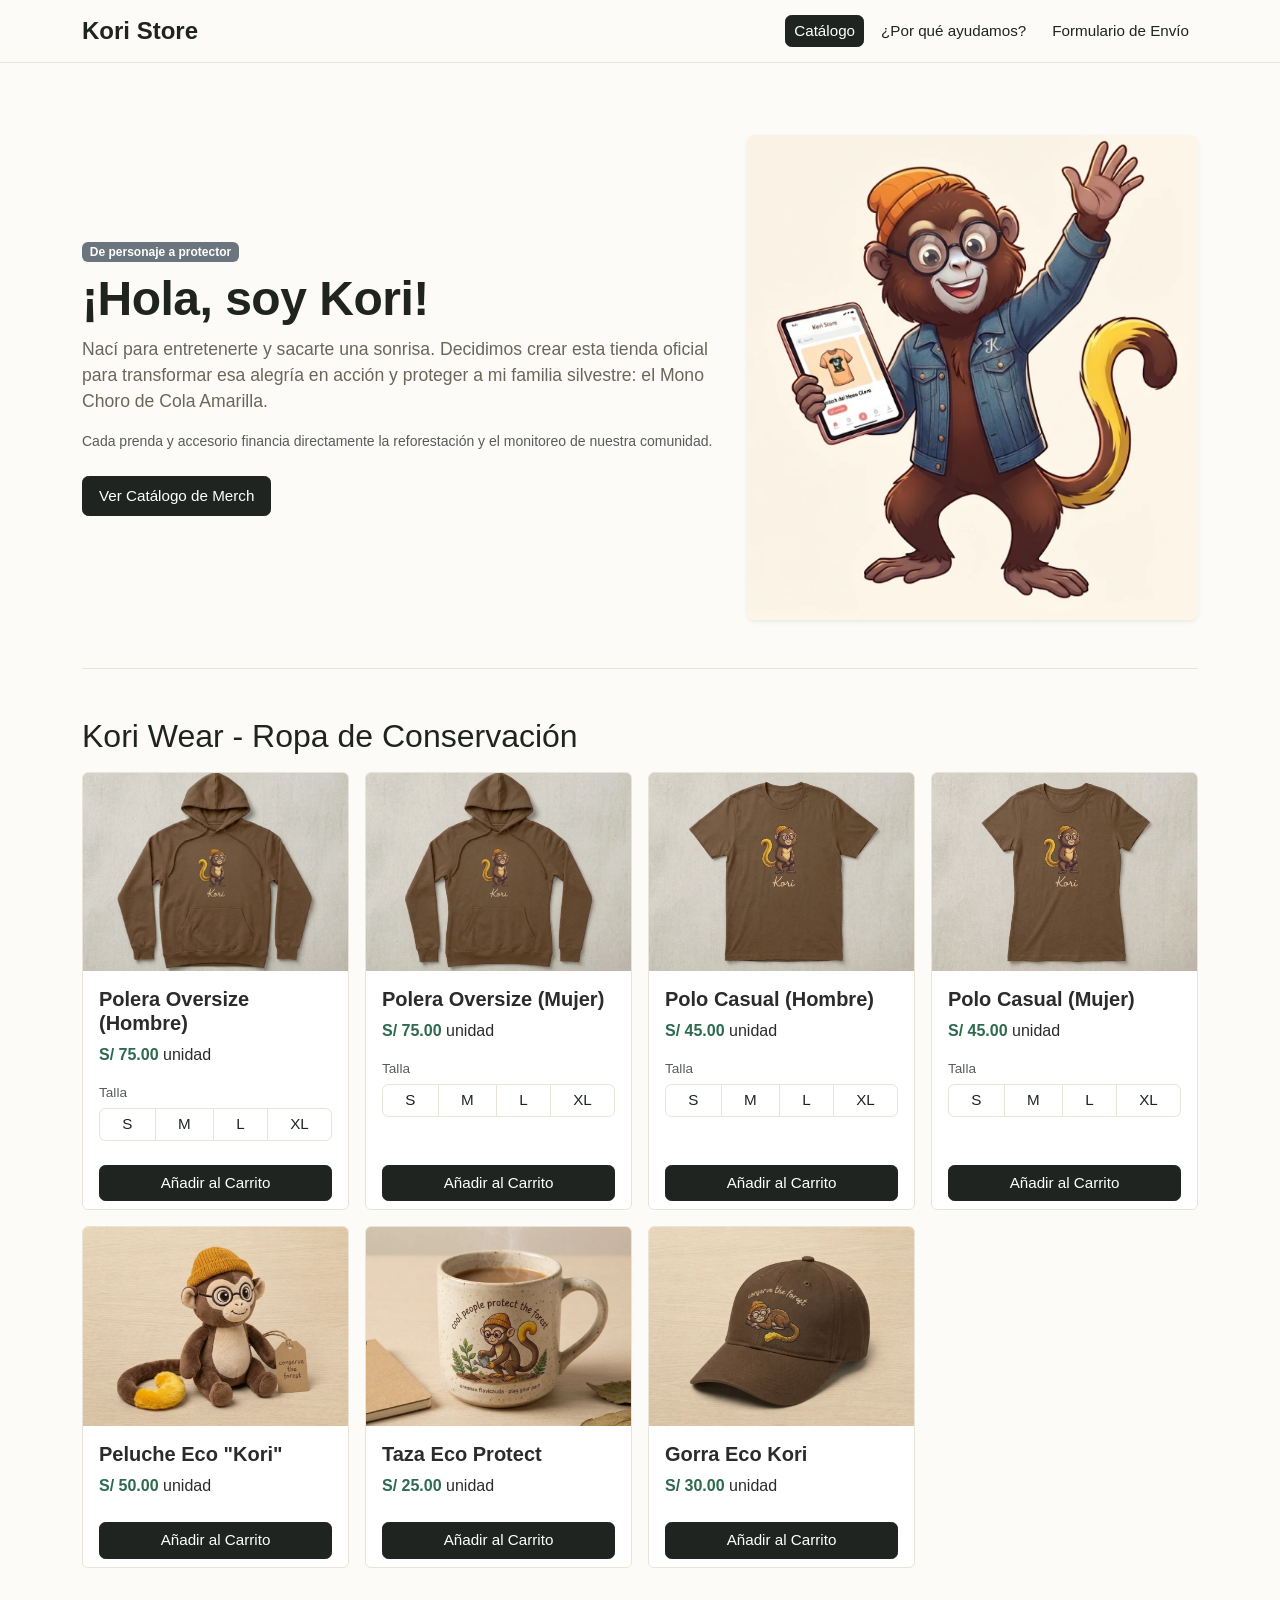
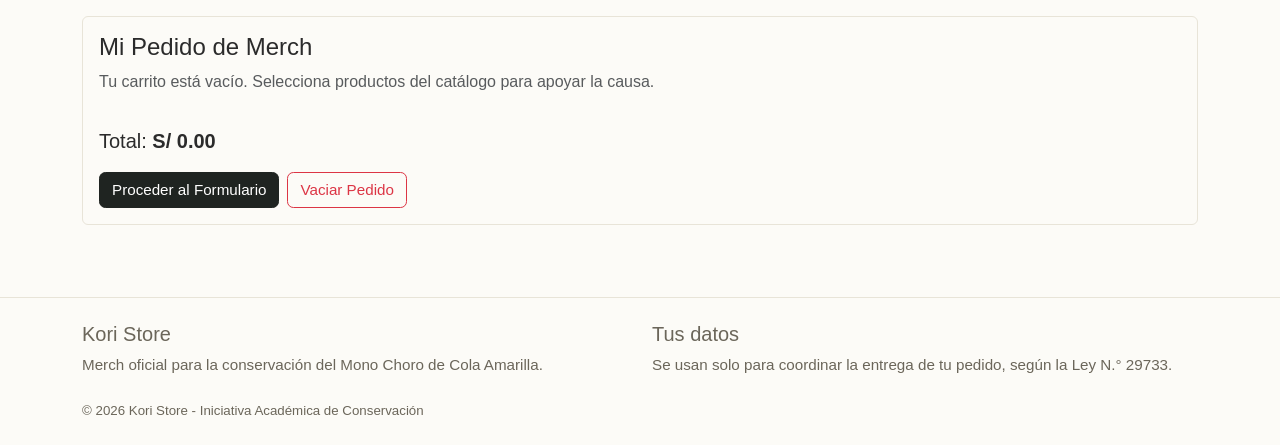
==== index.html @ 67da4639 "carpetas" ====
<!DOCTYPE html>
<html lang="es">
<head>
  <meta charset="UTF-8">
  <meta name="viewport" content="width=device-width, initial-scale=1">
  <!-- 1. Estilos de Bootstrap 5.3.8 -->
  <link rel="stylesheet"
    href="https://cdn.jsdelivr.net/npm/bootstrap@5.3.8/dist/css/bootstrap.min.css"
    integrity="sha384-sRIl4kxILFvY47J16cr9ZwB07vP4J8+LH7qKQnuqkuIAvNWLzeN8tE5YBujZqJLB"
    crossorigin="anonymous">
  <!-- 2. Estilos propios de la marca, siempre después -->
  <link rel="stylesheet" href="STYLE/marca.css">
  <!-- 3. JavaScript de Bootstrap y el propio -->
  <script
    src="https://cdn.jsdelivr.net/npm/bootstrap@5.3.8/dist/js/bootstrap.bundle.min.js"
    integrity="sha384-FKyoEForCGlyvwx9Hj09JcYn3nv7wiPVlz7YYwJrWVcXK/BmnVDxM+D2scQbITxI"
    crossorigin="anonymous" defer></script>
  <script src="JSS/pedidos.js" defer></script>
  <script src="JSS/vaciar.js" defer></script>
  <script src="JSS/imagenes.js" defer></script>
</head>
<body>

  <!-- Barra de navegación -->
  <nav class="navbar navbar-expand-md navbar-light border-bottom">
    <div class="container">
      <a class="navbar-brand fw-bold fs-4" href="index.html">Kori Store</a>
      <button class="navbar-toggler" type="button"
              data-bs-toggle="collapse" data-bs-target="#menu"
              aria-controls="menu" aria-expanded="false" aria-label="Abrir menú">
        <span class="navbar-toggler-icon"></span>
      </button>
      <div class="collapse navbar-collapse" id="menu">
        <ul class="navbar-nav ms-auto gap-2 py-2 py-md-0 align-items-md-center">
          <li class="nav-item"><a class="btn btn-marca btn-sm" aria-current="page" href="index.html">Catálogo</a></li>
          <li class="nav-item"><a class="btn btn-ghost btn-sm" href="impacto.html">¿Por qué ayudamos?</a></li>
          <li class="nav-item"><a class="btn btn-ghost btn-sm" href="pedidos.html">Formulario de Envío</a></li>
        </ul>
      </div>
    </div>
  </nav>

  <main class="container py-4">

    <!-- Portada Rediseñada: Historia de Kori y su Merch -->
    <section class="py-4 py-md-5 mb-5 border-bottom hero">
      <div class="row align-items-center g-4">
        <div class="col-md-7">
          <span class="badge bg-secondary mb-2">De personaje a protector</span>
          <h1 class="display-5 fw-semibold">¡Hola, soy Kori!</h1>
          <p class="lead">Nací para entretenerte y sacarte una sonrisa. Decidimos crear esta tienda oficial para transformar esa alegría en acción y proteger a mi familia silvestre:  <strong> el Mono Choro de Cola Amarilla</strong>.</p>
          <p class="text-body-secondary small mb-4">Cada prenda y accesorio financia directamente la reforestación y el monitoreo de nuestra comunidad.</p>
          <a class="btn btn-marca btn-lg" href="#productos">Ver Catálogo de Merch</a>
        </div>
        <div class="col-md-5 text-center">
          <img src="IMG/KORI1.png" class="img-fluid rounded-3 shadow-sm"
               alt="Kori, la cría de mono choro de cola amarilla">
        </div>
      </div>
    </section>

    <!-- Catálogo de Merch -->
    <section id="productos" class="mb-5" aria-labelledby="titulo-catalogo">
      <h2 id="titulo-catalogo" class="mb-3">Kori Wear - Ropa de Conservación</h2>
      <div class="catalogo row row-cols-1 row-cols-sm-2 row-cols-lg-4 g-3">

        <!-- Producto 1: Polera Hombre -->
        <div class="col">
          <article class="producto card h-100"
                   data-nombre="Polera Oversize Hombre Kori" data-precio="75.00">
            <img src="IMG/POLERA HOMBRE.png" class="card-img-top"
                 alt="Polera oversize para hombre con ilustración del mono choro">
            <div class="card-body">
              <h3 class="card-title h5">Polera Oversize (Hombre)</h3>
              <p class="card-text"><span class="precio">S/ 75.00</span> unidad</p>
              <fieldset class="tallas mt-3">
                <legend class="small text-body-secondary mb-1">Talla</legend>
                <div class="btn-group w-100" role="group" aria-label="Elige tu talla">
                  <input type="radio" class="btn-check" name="talla-polera-hombre" id="polera-hombre-S" value="S" autocomplete="off">
                  <label class="btn btn-talla btn-sm" for="polera-hombre-S">S</label>
                  <input type="radio" class="btn-check" name="talla-polera-hombre" id="polera-hombre-M" value="M" autocomplete="off">
                  <label class="btn btn-talla btn-sm" for="polera-hombre-M">M</label>
                  <input type="radio" class="btn-check" name="talla-polera-hombre" id="polera-hombre-L" value="L" autocomplete="off">
                  <label class="btn btn-talla btn-sm" for="polera-hombre-L">L</label>
                  <input type="radio" class="btn-check" name="talla-polera-hombre" id="polera-hombre-XL" value="XL" autocomplete="off">
                  <label class="btn btn-talla btn-sm" for="polera-hombre-XL">XL</label>
                </div>
                <span class="error-msg error-talla" aria-live="polite"></span>
              </fieldset>
            </div>
            <div class="card-footer bg-transparent border-0">
              <button type="button" class="btn btn-marca w-100 btn-anadir">Añadir al Carrito</button>
            </div>
          </article>
        </div>

        <!-- Producto 2: Polera Mujer -->
        <div class="col">
          <article class="producto card h-100"
                   data-nombre="Polera Oversize Mujer Kori" data-precio="75.00">
            <img src="IMG/POLERA MUJER.png" class="card-img-top"
                 alt="Polera oversize para mujer con ilustración del mono choro">
            <div class="card-body">
              <h3 class="card-title h5">Polera Oversize (Mujer)</h3>
              <p class="card-text"><span class="precio">S/ 75.00</span> unidad</p>
              <fieldset class="tallas mt-3">
                <legend class="small text-body-secondary mb-1">Talla</legend>
                <div class="btn-group w-100" role="group" aria-label="Elige tu talla">
                  <input type="radio" class="btn-check" name="talla-polera-mujer" id="polera-mujer-S" value="S" autocomplete="off">
                  <label class="btn btn-talla btn-sm" for="polera-mujer-S">S</label>
                  <input type="radio" class="btn-check" name="talla-polera-mujer" id="polera-mujer-M" value="M" autocomplete="off">
                  <label class="btn btn-talla btn-sm" for="polera-mujer-M">M</label>
                  <input type="radio" class="btn-check" name="talla-polera-mujer" id="polera-mujer-L" value="L" autocomplete="off">
                  <label class="btn btn-talla btn-sm" for="polera-mujer-L">L</label>
                  <input type="radio" class="btn-check" name="talla-polera-mujer" id="polera-mujer-XL" value="XL" autocomplete="off">
                  <label class="btn btn-talla btn-sm" for="polera-mujer-XL">XL</label>
                </div>
                <span class="error-msg error-talla" aria-live="polite"></span>
              </fieldset>
            </div>
            <div class="card-footer bg-transparent border-0">
              <button type="button" class="btn btn-marca w-100 btn-anadir">Añadir al Carrito</button>
            </div>
          </article>
        </div>

        <!-- Producto 3: Polo Hombre -->
        <div class="col">
          <article class="producto card h-100"
                   data-nombre="Polo Casual Hombre Kori" data-precio="45.00">
            <img src="IMG/POLO HOMBRE.png" class="card-img-top"
                 alt="Polo de algodón para hombre">
            <div class="card-body">
              <h3 class="card-title h5">Polo Casual (Hombre)</h3>
              <p class="card-text"><span class="precio">S/ 45.00</span> unidad</p>
              <fieldset class="tallas mt-3">
                <legend class="small text-body-secondary mb-1">Talla</legend>
                <div class="btn-group w-100" role="group" aria-label="Elige tu talla">
                  <input type="radio" class="btn-check" name="talla-polo-hombre" id="polo-hombre-S" value="S" autocomplete="off">
                  <label class="btn btn-talla btn-sm" for="polo-hombre-S">S</label>
                  <input type="radio" class="btn-check" name="talla-polo-hombre" id="polo-hombre-M" value="M" autocomplete="off">
                  <label class="btn btn-talla btn-sm" for="polo-hombre-M">M</label>
                  <input type="radio" class="btn-check" name="talla-polo-hombre" id="polo-hombre-L" value="L" autocomplete="off">
                  <label class="btn btn-talla btn-sm" for="polo-hombre-L">L</label>
                  <input type="radio" class="btn-check" name="talla-polo-hombre" id="polo-hombre-XL" value="XL" autocomplete="off">
                  <label class="btn btn-talla btn-sm" for="polo-hombre-XL">XL</label>
                </div>
                <span class="error-msg error-talla" aria-live="polite"></span>
              </fieldset>
            </div>
            <div class="card-footer bg-transparent border-0">
              <button type="button" class="btn btn-marca w-100 btn-anadir">Añadir al Carrito</button>
            </div>
          </article>
        </div>

        <!-- Producto 4: Polo Mujer -->
        <div class="col">
          <article class="producto card h-100"
                   data-nombre="Polo Casual Mujer Kori" data-precio="45.00">
            <img src="IMG/POLO MUJER.png" class="card-img-top"
                 alt="Polo de algodón para mujer">
            <div class="card-body">
              <h3 class="card-title h5">Polo Casual (Mujer)</h3>
              <p class="card-text"><span class="precio">S/ 45.00</span> unidad</p>
              <fieldset class="tallas mt-3">
                <legend class="small text-body-secondary mb-1">Talla</legend>
                <div class="btn-group w-100" role="group" aria-label="Elige tu talla">
                  <input type="radio" class="btn-check" name="talla-polo-mujer" id="polo-mujer-S" value="S" autocomplete="off">
                  <label class="btn btn-talla btn-sm" for="polo-mujer-S">S</label>
                  <input type="radio" class="btn-check" name="talla-polo-mujer" id="polo-mujer-M" value="M" autocomplete="off">
                  <label class="btn btn-talla btn-sm" for="polo-mujer-M">M</label>
                  <input type="radio" class="btn-check" name="talla-polo-mujer" id="polo-mujer-L" value="L" autocomplete="off">
                  <label class="btn btn-talla btn-sm" for="polo-mujer-L">L</label>
                  <input type="radio" class="btn-check" name="talla-polo-mujer" id="polo-mujer-XL" value="XL" autocomplete="off">
                  <label class="btn btn-talla btn-sm" for="polo-mujer-XL">XL</label>
                </div>
                <span class="error-msg error-talla" aria-live="polite"></span>
              </fieldset>
            </div>
            <div class="card-footer bg-transparent border-0">
              <button type="button" class="btn btn-marca w-100 btn-anadir">Añadir al Carrito</button>
            </div>
          </article>
        </div>

        <!-- Producto 5: Peluche Eco -->
        <div class="col">
          <article class="producto card h-100"
                   data-nombre="Peluche Eco Kori" data-precio="50.00">
            <img src="IMG/PELUCHE.png" class="card-img-top"
                 alt="Peluche artesanal del mono choro">
            <div class="card-body">
              <h3 class="card-title h5">Peluche Eco "Kori"</h3>
              <p class="card-text"><span class="precio">S/ 50.00</span> unidad</p>
            </div>
            <div class="card-footer bg-transparent border-0">
              <button type="button" class="btn btn-marca w-100 btn-anadir">Añadir al Carrito</button>
            </div>
          </article>
        </div>

        <!-- Producto 6: Taza Eco Protect -->
        <div class="col">
          <article class="producto card h-100"
                   data-nombre="Taza Eco Protect" data-precio="25.00">
            <img src="IMG/TAZA.png" class="card-img-top"
                 alt="Taza de cerámica ecológica con un mono regando una planta">
            <div class="card-body">
              <h3 class="card-title h5">Taza Eco Protect</h3>
              <p class="card-text"><span class="precio">S/ 25.00</span> unidad</p>
            </div>
            <div class="card-footer bg-transparent border-0">
              <button type="button" class="btn btn-marca w-100 btn-anadir">Añadir al Carrito</button>
            </div>
          </article>
        </div>

        <!-- Producto 7: Gorra Kori -->
        <div class="col">
          <article class="producto card h-100"
                   data-nombre="Gorra Kori" data-precio="30.00">
            <img src="IMG/GORRA.png" class="card-img-top"
                 alt="Gorra con diseño sostenible">
            <div class="card-body">
              <h3 class="card-title h5">Gorra Eco Kori</h3>
              <p class="card-text"><span class="precio">S/ 30.00</span> unidad</p>
            </div>
            <div class="card-footer bg-transparent border-0">
              <button type="button" class="btn btn-marca w-100 btn-anadir">Añadir al Carrito</button>
            </div>
          </article>
        </div>

      </div>
    </section>

    <!-- Carrito de Compras -->
    <section id="mi-pedido" class="card p-3" aria-labelledby="titulo-pedido">
      <h2 id="titulo-pedido" class="h4" tabindex="-1">Mi Pedido de Merch</h2>
      <p id="pedido-vacio" class="text-body-secondary">
        Tu carrito está vacío. Selecciona productos del catálogo para apoyar la causa.</p>
      <ul id="lista-pedido" class="list-unstyled mb-3"></ul>
      <p class="fs-5 total">Total: <strong id="total">S/ 0.00</strong></p>
      <div class="d-flex flex-wrap gap-2">
        <a href="pedidos.html" class="btn btn-marca">Proceder al Formulario</a>
        <button type="button" class="btn btn-outline-danger"
                data-bs-toggle="modal" data-bs-target="#modalVaciar">Vaciar Pedido</button>
      </div>
      <p id="aviso" class="visually-hidden" role="status"></p>
    </section>
  </main>

  <!-- Modal de confirmación para vaciar el pedido -->
  <div class="modal fade" id="modalVaciar" tabindex="-1"
       aria-labelledby="modalVaciarTitulo" aria-hidden="true">
    <div class="modal-dialog modal-dialog-centered">
      <div class="modal-content">
        <div class="modal-header">
          <h2 class="modal-title fs-5" id="modalVaciarTitulo">¿Vaciar tu pedido?</h2>
          <button type="button" class="btn-close" data-bs-dismiss="modal"
                  aria-label="Cerrar"></button>
        </div>
        <div class="modal-body">
          Se quitarán todos los productos. Esta acción no se puede deshacer.
        </div>
        <div class="modal-footer">
          <button type="button" class="btn btn-outline-secondary"
                  data-bs-dismiss="modal">Cancelar</button>
          <button type="button" class="btn btn-danger" id="confirmarVaciar"
                  data-bs-dismiss="modal">Sí, vaciar</button>
        </div>
      </div>
    </div>
  </div>

  <!-- Pie de página en tres columnas -->
  <footer class="border-top py-4 mt-5">
    <div class="container">
      <div class="row g-4">
        <div class="col-md-6">
          <h2 class="h5">Kori Store</h2>
          <p class="texto-suave mb-0">Merch oficial para la conservación del Mono Choro de Cola Amarilla.</p>
        </div>
        <div class="col-md-6">
          <h2 class="h5">Tus datos</h2>
          <p class="texto-suave mb-0">Se usan solo para coordinar la entrega de tu pedido, según la Ley N.° 29733.</p>
        </div>
      </div>
      <p class="texto-suave small mt-4 mb-0">&copy; 2026 Kori Store - Iniciativa Académica de Conservación</p>
    </div>
  </footer>

</body>
</html>
---- STYLE/marca.css ----
/* ==========================================
   KORI STORE - marca.css  (versión minimalista)
   Se carga DESPUÉS de Bootstrap y solo cambia sus variables --bs-*.
   Una sola paleta: tinta oscura + verde de acento sobre crema.
   ========================================== */

/* ===== 1. Paleta ===== */
:root {
  --tinta: #1f2421;
  --verde: #2d6a4f;
  --muted: #6b665a;            /* 5.4:1 sobre crema */
  --linea: #e8e4d8;
  --hover: #efece1;
  --bs-body-bg: #fcfbf7;
  --bs-body-color: #2b2b2b;
  --bs-body-font-family: 'Segoe UI', Tahoma, Geneva, Verdana, sans-serif;
  --bs-border-color: var(--linea);
  --bs-link-color: var(--verde);
  --bs-link-hover-color: var(--tinta);
}

h1, h2, h3, h4, h5 { color: var(--tinta); }

/* ===== 2. Botones: planos, de bordes suaves ===== */
.btn {
  --bs-btn-border-radius: 0.4rem;
  --bs-btn-font-weight: 500;
  --bs-btn-font-size: 0.95rem;
  box-shadow: none;
}

/* Principal: tinta sólida, hover verde */
.btn-marca {
  --bs-btn-color: #ffffff;
  --bs-btn-bg: var(--tinta);
  --bs-btn-border-color: var(--tinta);
  --bs-btn-hover-color: #ffffff;
  --bs-btn-hover-bg: var(--verde);
  --bs-btn-hover-border-color: var(--verde);
  --bs-btn-active-color: #ffffff;
  --bs-btn-active-bg: var(--verde);
  --bs-btn-active-border-color: var(--verde);
  --bs-btn-focus-shadow-rgb: 31, 36, 33;
}

/* Secundario: texto sin borde, fondo suave al pasar el mouse */
.btn-ghost {
  --bs-btn-color: var(--tinta);
  --bs-btn-bg: transparent;
  --bs-btn-border-color: transparent;
  --bs-btn-hover-color: var(--tinta);
  --bs-btn-hover-bg: var(--hover);
  --bs-btn-hover-border-color: transparent;
  --bs-btn-active-color: var(--tinta);
  --bs-btn-active-bg: var(--linea);
  --bs-btn-active-border-color: transparent;
  --bs-btn-focus-shadow-rgb: 31, 36, 33;
}

/* ===== 3. Barra de navegación clara ===== */
.navbar {
  --bs-navbar-brand-color: var(--tinta);
  --bs-navbar-brand-hover-color: var(--verde);
  background-color: var(--bs-body-bg);
}


/* ===== 4. Portada ===== */
.hero h1 { letter-spacing: -0.5px; }
.hero .lead { color: var(--muted); font-size: 1.1rem; }

/* ===== 5. Catálogo ===== */
.producto {
  border: 1px solid var(--linea);
  background: #ffffff;
  transition: border-color 0.2s ease;
}

.producto:hover { border-color: #cfc9b6; }

/* Todas las fotos con la misma proporción: tarjetas iguales */
.producto .card-img-top,
.sin-foto {
  aspect-ratio: 4 / 3;
  width: 100%;
  object-fit: cover;
}

/* Marcador que imagenes.js pone cuando falta la foto de un producto */
.sin-foto {
  display: flex;
  align-items: center;
  justify-content: center;
  background: var(--hover);
  color: var(--muted);
  font-size: 0.9rem;
  border-radius: var(--bs-card-inner-border-radius) var(--bs-card-inner-border-radius) 0 0;
}

.producto .card-title { font-weight: 600; }

.precio {
  font-weight: 600;
  color: var(--verde);         /* 6.4:1 sobre blanco */
}

/* ===== 6. Carrito ===== */
#mi-pedido,
.card { border-color: var(--linea); }

#lista-pedido li {
  display: flex;
  justify-content: space-between;
  align-items: center;
  gap: 1rem;
  padding: 0.6rem 0;
  border-bottom: 1px solid var(--linea);
}

.btn-quitar {
  border: 0;
  background: none;
  color: var(--muted);
  text-decoration: underline;
  padding: 0.15rem 0.4rem;
  margin-left: 0.5rem;
}

.btn-quitar:hover { color: #b00020; }

/* ===== 7. Impacto, acordeón y formulario ===== */
.tarjeta-fondo {
  background: #ffffff;
  border-left: 3px solid var(--verde);
}

.accordion {
  --bs-accordion-border-color: var(--linea);
  --bs-accordion-active-bg: var(--hover);
  --bs-accordion-active-color: var(--tinta);
  --bs-accordion-btn-focus-box-shadow: 0 0 0 0.2rem rgba(31, 36, 33, 0.25);
}

.form-control:focus,
.form-check-input:focus {
  border-color: var(--tinta);
  box-shadow: 0 0 0 0.2rem rgba(31, 36, 33, 0.2);
}

.form-check-input:checked {
  background-color: var(--tinta);
  border-color: var(--tinta);
}

.error-msg {
  color: #b00020;              /* 6.8:1 sobre blanco */
  font-size: 0.875rem;
}

/* ===== 8. Pie de página ===== */
footer { background: transparent; color: var(--muted); font-size: 0.95rem; }
footer h2 { color: var(--tinta); font-weight: 600; }
.texto-suave { color: var(--muted); }

/* ===== 9. Selector de talla (poleras y polos) ===== */
.tallas { border: 0; padding: 0; margin-bottom: 0; }
.tallas legend { float: none; width: auto; font-size: 0.85rem; }

.btn-talla {
  --bs-btn-color: var(--tinta);
  --bs-btn-bg: #ffffff;
  --bs-btn-border-color: var(--linea);
  --bs-btn-hover-color: var(--tinta);
  --bs-btn-hover-bg: var(--hover);
  --bs-btn-hover-border-color: #cfc9b6;
  --bs-btn-focus-shadow-rgb: 31, 36, 33;
}

/* Talla elegida: tinta sólida */
.btn-check:checked + .btn-talla {
  --bs-btn-active-color: #ffffff;
  --bs-btn-active-bg: var(--tinta);
  --bs-btn-active-border-color: var(--tinta);
  color: #ffffff;
  background-color: var(--tinta);
  border-color: var(--tinta);
}
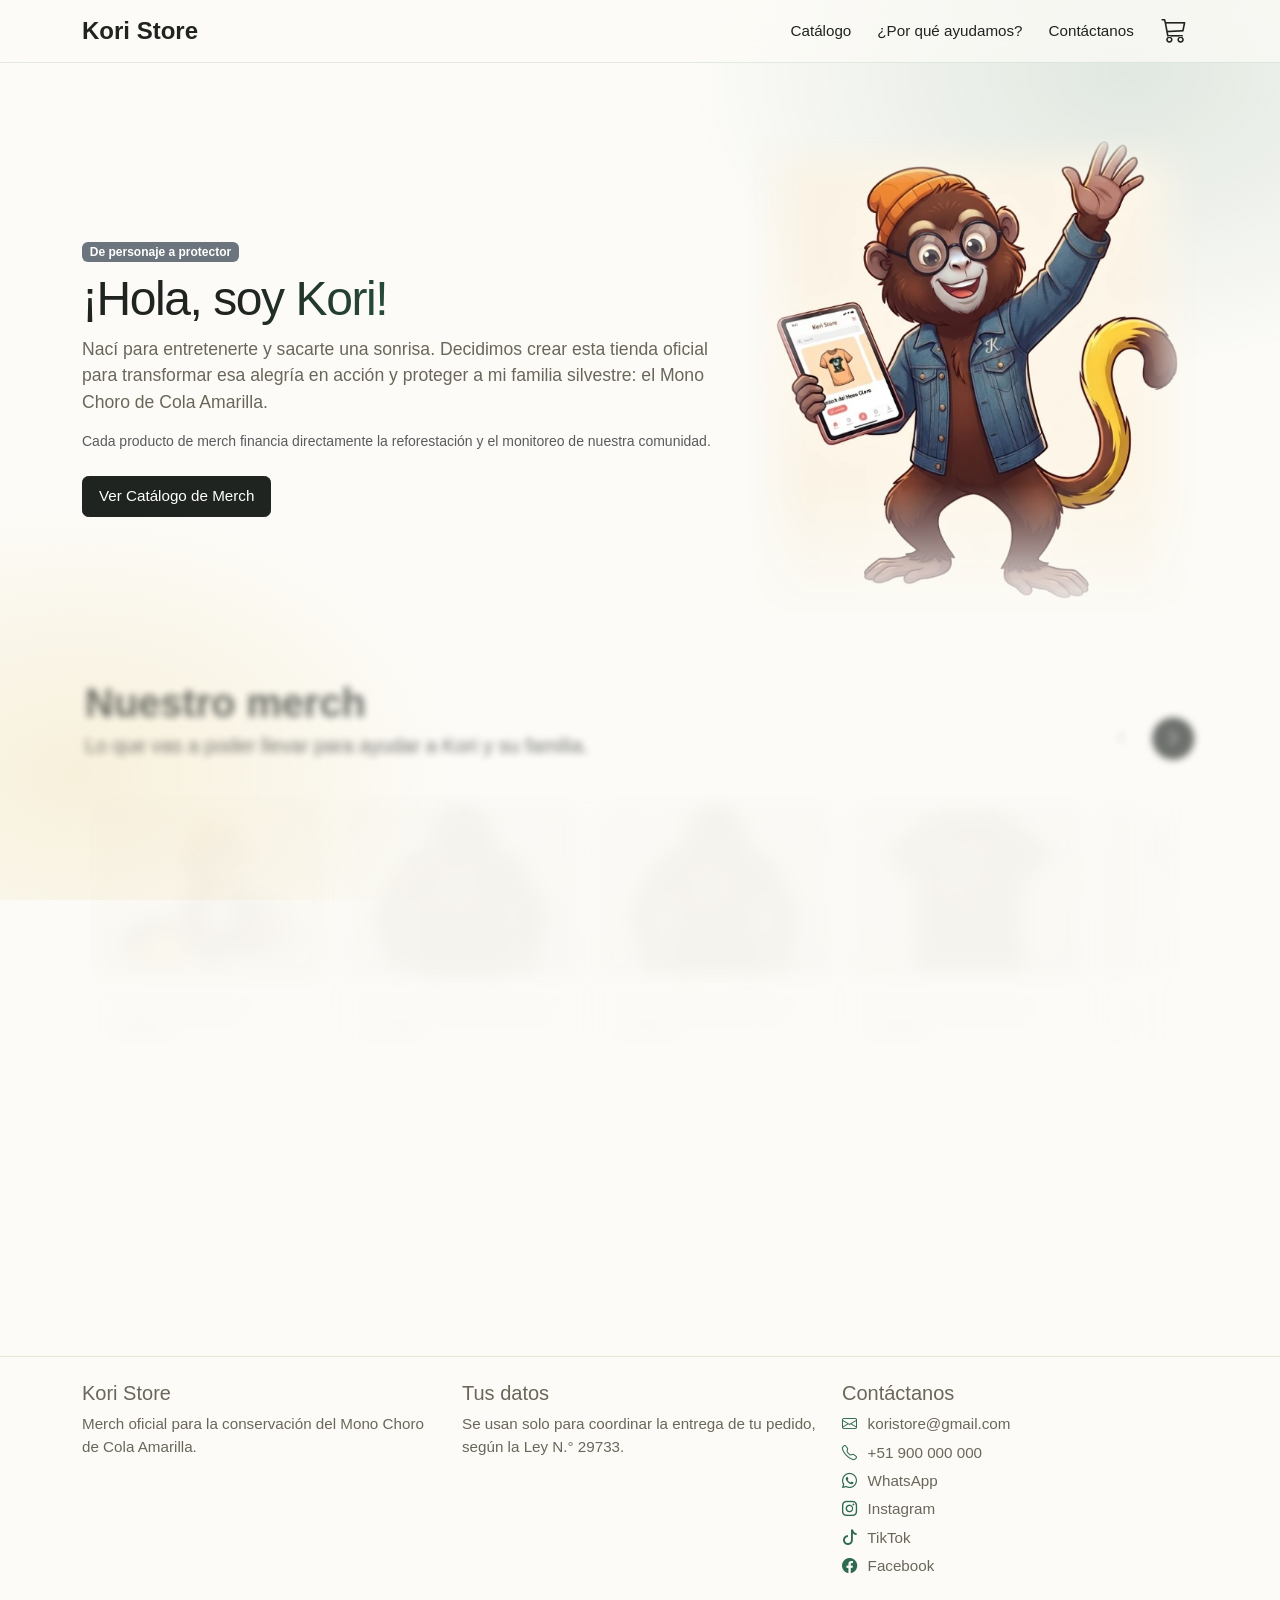
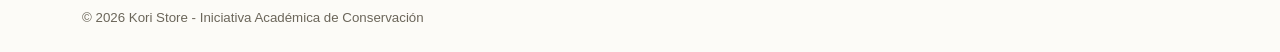
==== commit 1b21ba02: "Carrito" ====
--- a/index.html
+++ b/index.html
@@ -3,23 +3,27 @@
 <head>
   <meta charset="UTF-8">
   <meta name="viewport" content="width=device-width, initial-scale=1">
+  <title>Kori Store | Inicio</title>
   <!-- 1. Estilos de Bootstrap 5.3.8 -->
   <link rel="stylesheet"
     href="https://cdn.jsdelivr.net/npm/bootstrap@5.3.8/dist/css/bootstrap.min.css"
     integrity="sha384-sRIl4kxILFvY47J16cr9ZwB07vP4J8+LH7qKQnuqkuIAvNWLzeN8tE5YBujZqJLB"
     crossorigin="anonymous">
   <!-- 2. Estilos propios de la marca, siempre después -->
+  <link rel="stylesheet" href="https://cdn.jsdelivr.net/npm/bootstrap-icons@1.11.3/font/bootstrap-icons.min.css">
   <link rel="stylesheet" href="STYLE/marca.css">
   <!-- 3. JavaScript de Bootstrap y el propio -->
   <script
     src="https://cdn.jsdelivr.net/npm/bootstrap@5.3.8/dist/js/bootstrap.bundle.min.js"
     integrity="sha384-FKyoEForCGlyvwx9Hj09JcYn3nv7wiPVlz7YYwJrWVcXK/BmnVDxM+D2scQbITxI"
     crossorigin="anonymous" defer></script>
-  <script src="JSS/pedidos.js" defer></script>
-  <script src="JSS/vaciar.js" defer></script>
-  <script src="JSS/imagenes.js" defer></script>
+  <script src="JSS/nav-carrito.js" defer></script>
+  <script src="JSS/mezcla.js" defer></script>
+  <script src="JSS/carrusel.js" defer></script>
 </head>
-<body>
+<body class="home">
+  <div class="aurora" aria-hidden="true"></div>
+  <div class="barra-progreso" id="barra-progreso" aria-hidden="true"></div>
 
   <!-- Barra de navegación -->
   <nav class="navbar navbar-expand-md navbar-light border-bottom">
@@ -32,9 +36,10 @@
       </button>
       <div class="collapse navbar-collapse" id="menu">
         <ul class="navbar-nav ms-auto gap-2 py-2 py-md-0 align-items-md-center">
-          <li class="nav-item"><a class="btn btn-marca btn-sm" aria-current="page" href="index.html">Catálogo</a></li>
+          <li class="nav-item"><a class="btn btn-ghost btn-sm" href="catalogo.html">Catálogo</a></li>
           <li class="nav-item"><a class="btn btn-ghost btn-sm" href="impacto.html">¿Por qué ayudamos?</a></li>
-          <li class="nav-item"><a class="btn btn-ghost btn-sm" href="pedidos.html">Formulario de Envío</a></li>
+          <li class="nav-item"><a class="btn btn-ghost btn-sm" href="#contacto">Contáctanos</a></li>
+          <li class="nav-item"><a class="btn btn-ghost btn-sm btn-carrito" href="carrito.html" aria-label="Carrito de compras" title="Carrito"><i class="bi bi-cart3" aria-hidden="true"></i><span class="carrito-contador" id="carrito-contador" hidden>0</span><span class="d-md-none ms-2">Carrito</span></a></li>
         </ul>
       </div>
     </div>
@@ -42,249 +47,132 @@
 
   <main class="container py-4">
 
-    <!-- Portada Rediseñada: Historia de Kori y su Merch -->
-    <section class="py-4 py-md-5 mb-5 border-bottom hero">
+    <!-- Portada: Historia de Kori (la imagen se difumina hacia la sección de abajo) -->
+    <section class="py-4 py-md-5 hero hero-difuminado">
       <div class="row align-items-center g-4">
         <div class="col-md-7">
-          <span class="badge bg-secondary mb-2">De personaje a protector</span>
-          <h1 class="display-5 fw-semibold">¡Hola, soy Kori!</h1>
-          <p class="lead">Nací para entretenerte y sacarte una sonrisa. Decidimos crear esta tienda oficial para transformar esa alegría en acción y proteger a mi familia silvestre:  <strong> el Mono Choro de Cola Amarilla</strong>.</p>
-          <p class="text-body-secondary small mb-4">Cada prenda y accesorio financia directamente la reforestación y el monitoreo de nuestra comunidad.</p>
-          <a class="btn btn-marca btn-lg" href="#productos">Ver Catálogo de Merch</a>
+          <span class="badge bg-secondary mb-2 d-inline-block" data-mezcla="hero" data-i="0" data-velocidad="0.10">De personaje a protector</span>
+          <h1 class="display-5 fw-semibold titulo-kori" data-mezcla="hero" data-i="1" data-velocidad="0.14">¡Hola, soy Kori!</h1>
+          <p class="lead" data-mezcla="hero" data-i="2" data-velocidad="0.17">Nací para entretenerte y sacarte una sonrisa. Decidimos crear esta tienda oficial para transformar esa alegría en acción y proteger a mi familia silvestre:  <strong> el Mono Choro de Cola Amarilla</strong>.</p>
+          <p class="text-body-secondary small mb-4" data-mezcla="hero" data-i="3" data-velocidad="0.20">Cada producto de merch financia directamente la reforestación y el monitoreo de nuestra comunidad.</p>
+          <a class="btn btn-marca btn-lg" href="catalogo.html" data-mezcla="hero" data-i="4" data-velocidad="0.22">Ver Catálogo de Merch</a>
         </div>
-        <div class="col-md-5 text-center">
-          <img src="IMG/KORI1.png" class="img-fluid rounded-3 shadow-sm"
+        <div class="col-md-5 text-center" data-mezcla="hero" data-i="2" data-velocidad="0.06">
+          <img src="IMG/KORI1.png" class="img-fluid hero-img-difuminada"
                alt="Kori, la cría de mono choro de cola amarilla">
         </div>
       </div>
     </section>
 
-    <!-- Catálogo de Merch -->
-    <section id="productos" class="mb-5" aria-labelledby="titulo-catalogo">
-      <h2 id="titulo-catalogo" class="mb-3">Kori Wear - Ropa de Conservación</h2>
-      <div class="catalogo row row-cols-1 row-cols-sm-2 row-cols-lg-4 g-3">
-
-        <!-- Producto 1: Polera Hombre -->
-        <div class="col">
-          <article class="producto card h-100"
-                   data-nombre="Polera Oversize Hombre Kori" data-precio="75.00">
-            <img src="IMG/POLERA HOMBRE.png" class="card-img-top"
-                 alt="Polera oversize para hombre con ilustración del mono choro">
-            <div class="card-body">
-              <h3 class="card-title h5">Polera Oversize (Hombre)</h3>
-              <p class="card-text"><span class="precio">S/ 75.00</span> unidad</p>
-              <fieldset class="tallas mt-3">
-                <legend class="small text-body-secondary mb-1">Talla</legend>
-                <div class="btn-group w-100" role="group" aria-label="Elige tu talla">
-                  <input type="radio" class="btn-check" name="talla-polera-hombre" id="polera-hombre-S" value="S" autocomplete="off">
-                  <label class="btn btn-talla btn-sm" for="polera-hombre-S">S</label>
-                  <input type="radio" class="btn-check" name="talla-polera-hombre" id="polera-hombre-M" value="M" autocomplete="off">
-                  <label class="btn btn-talla btn-sm" for="polera-hombre-M">M</label>
-                  <input type="radio" class="btn-check" name="talla-polera-hombre" id="polera-hombre-L" value="L" autocomplete="off">
-                  <label class="btn btn-talla btn-sm" for="polera-hombre-L">L</label>
-                  <input type="radio" class="btn-check" name="talla-polera-hombre" id="polera-hombre-XL" value="XL" autocomplete="off">
-                  <label class="btn btn-talla btn-sm" for="polera-hombre-XL">XL</label>
-                </div>
-                <span class="error-msg error-talla" aria-live="polite"></span>
-              </fieldset>
-            </div>
-            <div class="card-footer bg-transparent border-0">
-              <button type="button" class="btn btn-marca w-100 btn-anadir">Añadir al Carrito</button>
-            </div>
-          </article>
+    <!-- Merch que vamos a vender (carrusel horizontal) -->
+    <section id="merch" class="mb-5" aria-labelledby="titulo-merch">
+      <div class="d-flex align-items-end justify-content-between gap-3 mb-3" data-mezcla data-i="0">
+        <div>
+          <h2 id="titulo-merch" class="display-6 fw-semibold mb-1">Nuestro merch</h2>
+          <p class="lead mb-0">Lo que vas a poder llevar para ayudar a Kori y su familia.</p>
         </div>
-
-        <!-- Producto 2: Polera Mujer -->
-        <div class="col">
-          <article class="producto card h-100"
-                   data-nombre="Polera Oversize Mujer Kori" data-precio="75.00">
-            <img src="IMG/POLERA MUJER.png" class="card-img-top"
-                 alt="Polera oversize para mujer con ilustración del mono choro">
-            <div class="card-body">
-              <h3 class="card-title h5">Polera Oversize (Mujer)</h3>
-              <p class="card-text"><span class="precio">S/ 75.00</span> unidad</p>
-              <fieldset class="tallas mt-3">
-                <legend class="small text-body-secondary mb-1">Talla</legend>
-                <div class="btn-group w-100" role="group" aria-label="Elige tu talla">
-                  <input type="radio" class="btn-check" name="talla-polera-mujer" id="polera-mujer-S" value="S" autocomplete="off">
-                  <label class="btn btn-talla btn-sm" for="polera-mujer-S">S</label>
-                  <input type="radio" class="btn-check" name="talla-polera-mujer" id="polera-mujer-M" value="M" autocomplete="off">
-                  <label class="btn btn-talla btn-sm" for="polera-mujer-M">M</label>
-                  <input type="radio" class="btn-check" name="talla-polera-mujer" id="polera-mujer-L" value="L" autocomplete="off">
-                  <label class="btn btn-talla btn-sm" for="polera-mujer-L">L</label>
-                  <input type="radio" class="btn-check" name="talla-polera-mujer" id="polera-mujer-XL" value="XL" autocomplete="off">
-                  <label class="btn btn-talla btn-sm" for="polera-mujer-XL">XL</label>
-                </div>
-                <span class="error-msg error-talla" aria-live="polite"></span>
-              </fieldset>
-            </div>
-            <div class="card-footer bg-transparent border-0">
-              <button type="button" class="btn btn-marca w-100 btn-anadir">Añadir al Carrito</button>
-            </div>
-          </article>
+        <div class="carrusel-flechas" role="group" aria-label="Recorrer el merch">
+          <button type="button" class="btn btn-ghost carrusel-btn" id="carrusel-prev" aria-label="Ver merch anterior" aria-controls="carrusel-pista"><i class="bi bi-chevron-left" aria-hidden="true"></i></button>
+          <button type="button" class="btn btn-marca carrusel-btn" id="carrusel-next" aria-label="Ver más merch" aria-controls="carrusel-pista"><i class="bi bi-chevron-right" aria-hidden="true"></i></button>
         </div>
-
-        <!-- Producto 3: Polo Hombre -->
-        <div class="col">
-          <article class="producto card h-100"
-                   data-nombre="Polo Casual Hombre Kori" data-precio="45.00">
-            <img src="IMG/POLO HOMBRE.png" class="card-img-top"
-                 alt="Polo de algodón para hombre">
-            <div class="card-body">
-              <h3 class="card-title h5">Polo Casual (Hombre)</h3>
-              <p class="card-text"><span class="precio">S/ 45.00</span> unidad</p>
-              <fieldset class="tallas mt-3">
-                <legend class="small text-body-secondary mb-1">Talla</legend>
-                <div class="btn-group w-100" role="group" aria-label="Elige tu talla">
-                  <input type="radio" class="btn-check" name="talla-polo-hombre" id="polo-hombre-S" value="S" autocomplete="off">
-                  <label class="btn btn-talla btn-sm" for="polo-hombre-S">S</label>
-                  <input type="radio" class="btn-check" name="talla-polo-hombre" id="polo-hombre-M" value="M" autocomplete="off">
-                  <label class="btn btn-talla btn-sm" for="polo-hombre-M">M</label>
-                  <input type="radio" class="btn-check" name="talla-polo-hombre" id="polo-hombre-L" value="L" autocomplete="off">
-                  <label class="btn btn-talla btn-sm" for="polo-hombre-L">L</label>
-                  <input type="radio" class="btn-check" name="talla-polo-hombre" id="polo-hombre-XL" value="XL" autocomplete="off">
-                  <label class="btn btn-talla btn-sm" for="polo-hombre-XL">XL</label>
-                </div>
-                <span class="error-msg error-talla" aria-live="polite"></span>
-              </fieldset>
-            </div>
-            <div class="card-footer bg-transparent border-0">
-              <button type="button" class="btn btn-marca w-100 btn-anadir">Añadir al Carrito</button>
-            </div>
-          </article>
-        </div>
-
-        <!-- Producto 4: Polo Mujer -->
-        <div class="col">
-          <article class="producto card h-100"
-                   data-nombre="Polo Casual Mujer Kori" data-precio="45.00">
-            <img src="IMG/POLO MUJER.png" class="card-img-top"
-                 alt="Polo de algodón para mujer">
-            <div class="card-body">
-              <h3 class="card-title h5">Polo Casual (Mujer)</h3>
-              <p class="card-text"><span class="precio">S/ 45.00</span> unidad</p>
-              <fieldset class="tallas mt-3">
-                <legend class="small text-body-secondary mb-1">Talla</legend>
-                <div class="btn-group w-100" role="group" aria-label="Elige tu talla">
-                  <input type="radio" class="btn-check" name="talla-polo-mujer" id="polo-mujer-S" value="S" autocomplete="off">
-                  <label class="btn btn-talla btn-sm" for="polo-mujer-S">S</label>
-                  <input type="radio" class="btn-check" name="talla-polo-mujer" id="polo-mujer-M" value="M" autocomplete="off">
-                  <label class="btn btn-talla btn-sm" for="polo-mujer-M">M</label>
-                  <input type="radio" class="btn-check" name="talla-polo-mujer" id="polo-mujer-L" value="L" autocomplete="off">
-                  <label class="btn btn-talla btn-sm" for="polo-mujer-L">L</label>
-                  <input type="radio" class="btn-check" name="talla-polo-mujer" id="polo-mujer-XL" value="XL" autocomplete="off">
-                  <label class="btn btn-talla btn-sm" for="polo-mujer-XL">XL</label>
-                </div>
-                <span class="error-msg error-talla" aria-live="polite"></span>
-              </fieldset>
-            </div>
-            <div class="card-footer bg-transparent border-0">
-              <button type="button" class="btn btn-marca w-100 btn-anadir">Añadir al Carrito</button>
-            </div>
-          </article>
-        </div>
-
-        <!-- Producto 5: Peluche Eco -->
-        <div class="col">
-          <article class="producto card h-100"
-                   data-nombre="Peluche Eco Kori" data-precio="50.00">
-            <img src="IMG/PELUCHE.png" class="card-img-top"
-                 alt="Peluche artesanal del mono choro">
-            <div class="card-body">
-              <h3 class="card-title h5">Peluche Eco "Kori"</h3>
-              <p class="card-text"><span class="precio">S/ 50.00</span> unidad</p>
-            </div>
-            <div class="card-footer bg-transparent border-0">
-              <button type="button" class="btn btn-marca w-100 btn-anadir">Añadir al Carrito</button>
-            </div>
-          </article>
-        </div>
-
-        <!-- Producto 6: Taza Eco Protect -->
-        <div class="col">
-          <article class="producto card h-100"
-                   data-nombre="Taza Eco Protect" data-precio="25.00">
-            <img src="IMG/TAZA.png" class="card-img-top"
-                 alt="Taza de cerámica ecológica con un mono regando una planta">
-            <div class="card-body">
-              <h3 class="card-title h5">Taza Eco Protect</h3>
-              <p class="card-text"><span class="precio">S/ 25.00</span> unidad</p>
-            </div>
-            <div class="card-footer bg-transparent border-0">
-              <button type="button" class="btn btn-marca w-100 btn-anadir">Añadir al Carrito</button>
-            </div>
-          </article>
-        </div>
-
-        <!-- Producto 7: Gorra Kori -->
-        <div class="col">
-          <article class="producto card h-100"
-                   data-nombre="Gorra Kori" data-precio="30.00">
-            <img src="IMG/GORRA.png" class="card-img-top"
-                 alt="Gorra con diseño sostenible">
-            <div class="card-body">
-              <h3 class="card-title h5">Gorra Eco Kori</h3>
-              <p class="card-text"><span class="precio">S/ 30.00</span> unidad</p>
-            </div>
-            <div class="card-footer bg-transparent border-0">
-              <button type="button" class="btn btn-marca w-100 btn-anadir">Añadir al Carrito</button>
-            </div>
-          </article>
-        </div>
-
       </div>
+      <ul class="carrusel-pista list-unstyled mb-0" id="carrusel-pista" tabindex="0" aria-label="Merch de Kori Store" data-mezcla data-i="1">
+          <li class="carrusel-item">
+            <a class="card producto-mini h-100 text-decoration-none" href="producto-peluche.html" draggable="false">
+              <img src="IMG/PELUCHE.png" class="card-img-top" alt="Peluche artesanal del mono choro" draggable="false">
+              <div class="card-body">
+                <h3 class="card-title h6 mb-1">Peluche Eco “Kori”</h3>
+                <p class="card-text mb-0"><span class="precio">S/ 50.00</span></p>
+              </div>
+            </a>
+          </li>
+          <li class="carrusel-item">
+            <a class="card producto-mini h-100 text-decoration-none" href="producto-polera-hombre.html" draggable="false">
+              <img src="IMG/POLERA HOMBRE.png" class="card-img-top" alt="Polera oversize para hombre con ilustración del mono choro" draggable="false">
+              <div class="card-body">
+                <h3 class="card-title h6 mb-1">Polera Oversize (Hombre)</h3>
+                <p class="card-text mb-0"><span class="precio">S/ 75.00</span></p>
+              </div>
+            </a>
+          </li>
+          <li class="carrusel-item">
+            <a class="card producto-mini h-100 text-decoration-none" href="producto-polera-mujer.html" draggable="false">
+              <img src="IMG/POLERA MUJER.png" class="card-img-top" alt="Polera oversize para mujer con ilustración del mono choro" draggable="false">
+              <div class="card-body">
+                <h3 class="card-title h6 mb-1">Polera Oversize (Mujer)</h3>
+                <p class="card-text mb-0"><span class="precio">S/ 75.00</span></p>
+              </div>
+            </a>
+          </li>
+          <li class="carrusel-item">
+            <a class="card producto-mini h-100 text-decoration-none" href="producto-polo-hombre.html" draggable="false">
+              <img src="IMG/POLO HOMBRE.png" class="card-img-top" alt="Polo de algodón para hombre" draggable="false">
+              <div class="card-body">
+                <h3 class="card-title h6 mb-1">Polo Casual (Hombre)</h3>
+                <p class="card-text mb-0"><span class="precio">S/ 45.00</span></p>
+              </div>
+            </a>
+          </li>
+          <li class="carrusel-item">
+            <a class="card producto-mini h-100 text-decoration-none" href="producto-polo-mujer.html" draggable="false">
+              <img src="IMG/POLO MUJER.png" class="card-img-top" alt="Polo de algodón para mujer" draggable="false">
+              <div class="card-body">
+                <h3 class="card-title h6 mb-1">Polo Casual (Mujer)</h3>
+                <p class="card-text mb-0"><span class="precio">S/ 45.00</span></p>
+              </div>
+            </a>
+          </li>
+          <li class="carrusel-item">
+            <a class="card producto-mini h-100 text-decoration-none" href="producto-gorra.html" draggable="false">
+              <img src="IMG/GORRA.png" class="card-img-top" alt="Gorra con diseño sostenible" draggable="false">
+              <div class="card-body">
+                <h3 class="card-title h6 mb-1">Gorra Eco Kori</h3>
+                <p class="card-text mb-0"><span class="precio">S/ 30.00</span></p>
+              </div>
+            </a>
+          </li>
+          <li class="carrusel-item">
+            <a class="card producto-mini h-100 text-decoration-none" href="producto-taza.html" draggable="false">
+              <img src="IMG/TAZA.png" class="card-img-top" alt="Taza de cerámica ecológica con un mono regando una planta" draggable="false">
+              <div class="card-body">
+                <h3 class="card-title h6 mb-1">Taza Eco Protect</h3>
+                <p class="card-text mb-0"><span class="precio">S/ 25.00</span></p>
+              </div>
+            </a>
+          </li>
+      </ul>
     </section>
 
-    <!-- Carrito de Compras -->
-    <section id="mi-pedido" class="card p-3" aria-labelledby="titulo-pedido">
-      <h2 id="titulo-pedido" class="h4" tabindex="-1">Mi Pedido de Merch</h2>
-      <p id="pedido-vacio" class="text-body-secondary">
-        Tu carrito está vacío. Selecciona productos del catálogo para apoyar la causa.</p>
-      <ul id="lista-pedido" class="list-unstyled mb-3"></ul>
-      <p class="fs-5 total">Total: <strong id="total">S/ 0.00</strong></p>
-      <div class="d-flex flex-wrap gap-2">
-        <a href="pedidos.html" class="btn btn-marca">Proceder al Formulario</a>
-        <button type="button" class="btn btn-outline-danger"
-                data-bs-toggle="modal" data-bs-target="#modalVaciar">Vaciar Pedido</button>
-      </div>
-      <p id="aviso" class="visually-hidden" role="status"></p>
+    <!-- Botón hacia el catálogo -->
+    <section class="text-center py-4 mb-4" aria-labelledby="titulo-cta" data-mezcla>
+      <h2 id="titulo-cta" class="h3">¿Listo para apoyar la causa?</h2>
+      <p class="texto-suave">Elige tu merch y ayuda a proteger al Mono Choro de Cola Amarilla.</p>
+      <a class="btn btn-marca btn-lg" href="catalogo.html">Ir al Catálogo</a>
     </section>
   </main>
 
-  <!-- Modal de confirmación para vaciar el pedido -->
-  <div class="modal fade" id="modalVaciar" tabindex="-1"
-       aria-labelledby="modalVaciarTitulo" aria-hidden="true">
-    <div class="modal-dialog modal-dialog-centered">
-      <div class="modal-content">
-        <div class="modal-header">
-          <h2 class="modal-title fs-5" id="modalVaciarTitulo">¿Vaciar tu pedido?</h2>
-          <button type="button" class="btn-close" data-bs-dismiss="modal"
-                  aria-label="Cerrar"></button>
-        </div>
-        <div class="modal-body">
-          Se quitarán todos los productos. Esta acción no se puede deshacer.
-        </div>
-        <div class="modal-footer">
-          <button type="button" class="btn btn-outline-secondary"
-                  data-bs-dismiss="modal">Cancelar</button>
-          <button type="button" class="btn btn-danger" id="confirmarVaciar"
-                  data-bs-dismiss="modal">Sí, vaciar</button>
-        </div>
-      </div>
-    </div>
-  </div>
-
-  <!-- Pie de página en tres columnas -->
-  <footer class="border-top py-4 mt-5">
+  <!-- Pie de página -->
+  <footer id="contacto" class="border-top py-4 mt-5">
     <div class="container">
       <div class="row g-4">
-        <div class="col-md-6">
+        <div class="col-md-4">
           <h2 class="h5">Kori Store</h2>
           <p class="texto-suave mb-0">Merch oficial para la conservación del Mono Choro de Cola Amarilla.</p>
         </div>
-        <div class="col-md-6">
+        <div class="col-md-4">
           <h2 class="h5">Tus datos</h2>
           <p class="texto-suave mb-0">Se usan solo para coordinar la entrega de tu pedido, según la Ley N.° 29733.</p>
+        </div>
+        <div class="col-md-4">
+          <h2 class="h5">Contáctanos</h2>
+          <ul class="list-unstyled texto-suave contacto-lista mb-0">
+            <li><a href="mailto:koristore@gmail.com"><i class="bi bi-envelope" aria-hidden="true"></i> koristore@gmail.com</a></li>
+            <li><a href="tel:+51900000000"><i class="bi bi-telephone" aria-hidden="true"></i> +51 900 000 000</a></li>
+            <li><a href="https://wa.me/51900000000" target="_blank" rel="noopener"><i class="bi bi-whatsapp" aria-hidden="true"></i> WhatsApp</a></li>
+            <li><a href="https://www.instagram.com/koristore" target="_blank" rel="noopener"><i class="bi bi-instagram" aria-hidden="true"></i> Instagram</a></li>
+            <li><a href="https://www.tiktok.com/@koristore" target="_blank" rel="noopener"><i class="bi bi-tiktok" aria-hidden="true"></i> TikTok</a></li>
+            <li><a href="https://www.facebook.com/koristore" target="_blank" rel="noopener"><i class="bi bi-facebook" aria-hidden="true"></i> Facebook</a></li>
+          </ul>
         </div>
       </div>
       <p class="texto-suave small mt-4 mb-0">&copy; 2026 Kori Store - Iniciativa Académica de Conservación</p>
@@ -292,4 +180,4 @@
   </footer>
 
 </body>
-</html>+</html>
--- a/STYLE/marca.css
+++ b/STYLE/marca.css
@@ -185,3 +185,272 @@
   background-color: var(--tinta);
   border-color: var(--tinta);
 }
+
+/* ===== 10. Portada con imagen difuminada hacia la sección de abajo ===== */
+.hero-difuminado { border-bottom: 0 !important; margin-bottom: 0; }
+
+.hero-img-difuminada {
+  /* Sin marco ni sombra: los bordes se funden con el fondo de la página */
+  -webkit-mask-image:
+    linear-gradient(to bottom, transparent 0, #000 10%, #000 72%, transparent 100%),
+    linear-gradient(to right, transparent 0, #000 14%, #000 86%, transparent 100%);
+  -webkit-mask-composite: source-in;
+  mask-image:
+    linear-gradient(to bottom, transparent 0, #000 10%, #000 72%, transparent 100%),
+    linear-gradient(to right, transparent 0, #000 14%, #000 86%, transparent 100%);
+  mask-composite: intersect;
+}
+
+/* ===== 11. Contacto y redes en el pie de página ===== */
+.contacto-lista li { margin-bottom: 0.35rem; }
+.contacto-lista a { color: var(--muted); text-decoration: none; }
+.contacto-lista a:hover { color: var(--tinta); text-decoration: underline; }
+.contacto-lista .bi { margin-right: 0.4rem; color: var(--verde); }
+
+/* ===== 12. Contador del carrito en la barra + aviso al añadir ===== */
+.btn-carrito { position: relative; }
+.carrito-contador {
+  position: absolute; top: -5px; right: -6px;
+  min-width: 1.15rem; height: 1.15rem; padding: 0 0.3rem;
+  border-radius: 999px; background: var(--verde); color: #fff;
+  font-size: 0.68rem; font-weight: 600; line-height: 1.15rem; text-align: center;
+}
+.carrito-contador[hidden] { display: none; }
+.carrito-contador.bump { animation: rebote 0.45s ease; }
+@keyframes rebote { 30% { transform: scale(1.5); } 60% { transform: scale(0.9); } 100% { transform: scale(1); } }
+
+.btn-anadir.anadido { --bs-btn-bg: var(--verde); --bs-btn-border-color: var(--verde); background-color: var(--verde); border-color: var(--verde); }
+
+.toast-kori {
+  position: fixed; left: 50%; bottom: 1.25rem; z-index: 1080;
+  display: flex; align-items: center; gap: 1rem;
+  padding: 0.65rem 0.65rem 0.65rem 1.1rem;
+  background: var(--tinta); color: #fff; border-radius: 999px;
+  box-shadow: 0 12px 32px -10px rgba(31, 36, 33, 0.5);
+  font-size: 0.92rem; max-width: calc(100vw - 2rem);
+  opacity: 0; transform: translate(-50%, 16px); pointer-events: none;
+  transition: opacity 0.3s ease, transform 0.3s ease;
+}
+.toast-kori.visible { opacity: 1; transform: translate(-50%, 0); pointer-events: auto; }
+.toast-kori-enlace {
+  color: var(--tinta); background: #fff; text-decoration: none; font-weight: 500;
+  padding: 0.3rem 0.8rem; border-radius: 999px; white-space: nowrap;
+}
+.toast-kori-enlace:hover { background: var(--hover); color: var(--tinta); }
+
+/* ===== 13. Página de carrito ===== */
+.panel-carrito { border-radius: 1rem; }
+@media (min-width: 992px) { .panel-fijo { position: sticky; top: 1.25rem; } }
+
+.item-carrito {
+  display: grid; grid-template-columns: 72px 1fr auto; gap: 1rem; align-items: center;
+  padding: 0.95rem 0; border-bottom: 1px solid var(--linea);
+  transition: opacity 0.3s ease, transform 0.3s ease;
+}
+.item-carrito.entrando { animation: itemEntra 0.55s cubic-bezier(.2,.7,.2,1) both; }
+.item-carrito.saliendo { opacity: 0; transform: translateX(28px) scale(0.98); }
+@keyframes itemEntra { from { opacity: 0; transform: translateY(14px); filter: blur(6px); } to { opacity: 1; transform: none; filter: none; } }
+
+.item-foto { width: 72px; height: 72px; object-fit: cover; border-radius: 0.7rem; background: var(--hover); }
+.item-nombre { font-weight: 600; margin: 0; line-height: 1.3; }
+.item-unidad { color: var(--muted); font-size: 0.85rem; margin: 0 0 0.45rem; }
+.item-lado { display: flex; flex-direction: column; align-items: flex-end; gap: 0.35rem; }
+.item-subtotal { font-weight: 600; color: var(--verde); }
+.item-quitar { border: 0; background: none; color: var(--muted); padding: 0.2rem 0.4rem; border-radius: 0.4rem; transition: color 0.2s, background 0.2s; }
+.item-quitar:hover { color: #b00020; background: var(--hover); }
+
+.stepper { display: inline-flex; align-items: center; border: 1px solid var(--linea); border-radius: 999px; background: #fff; }
+.stepper-btn { border: 0; background: none; width: 2rem; height: 2rem; border-radius: 50%; color: var(--tinta); transition: background 0.2s; }
+.stepper-btn:hover { background: var(--hover); }
+.stepper-valor { min-width: 1.8rem; text-align: center; font-weight: 600; font-variant-numeric: tabular-nums; }
+.stepper-valor.bump { animation: rebote 0.35s ease; }
+
+.enlace-seguir { display: inline-block; margin-top: 1rem; color: var(--muted); text-decoration: none; font-size: 0.92rem; }
+.enlace-seguir:hover { color: var(--tinta); }
+
+.vacio-carrito { padding: 4rem 1rem; animation: itemEntra 0.6s both; }
+.vacio-icono { font-size: 3rem; color: var(--verde); display: block; margin-bottom: 0.5rem; }
+
+/* Métodos de pago como tarjetas elegibles */
+.pago-grupo { display: grid; gap: 0.6rem; }
+.pago-opcion { display: block; margin: 0; cursor: pointer; position: relative; }
+.pago-opcion input { position: absolute; opacity: 0; inset: 0; }
+.pago-caja {
+  display: flex; align-items: center; gap: 0.8rem; padding: 0.75rem 1rem;
+  border: 1px solid var(--linea); border-radius: 0.8rem; background: #fff;
+  transition: border-color 0.2s, box-shadow 0.2s, background 0.2s, transform 0.2s;
+}
+.pago-caja .bi { font-size: 1.4rem; color: var(--verde); }
+.pago-caja strong { display: block; font-weight: 600; }
+.pago-caja small { color: var(--muted); }
+.pago-opcion:hover .pago-caja { border-color: #cfc9b6; transform: translateX(2px); }
+.pago-opcion input:checked + .pago-caja { border-color: var(--tinta); box-shadow: 0 0 0 1px var(--tinta); background: var(--hover); }
+.pago-opcion input:focus-visible + .pago-caja { outline: 3px solid rgba(31, 36, 33, 0.35); outline-offset: 2px; }
+.pago-grupo.sacudir { animation: sacudir 0.45s; }
+@keyframes sacudir { 20%, 60% { transform: translateX(-6px); } 40%, 80% { transform: translateX(6px); } }
+.detalle-pago { min-height: 2.8em; margin: 0.8rem 0 0; font-size: 0.88rem; color: var(--muted); }
+.detalle-pago.activo { animation: itemEntra 0.4s both; }
+
+.total-grande { font-size: 1.7rem; font-variant-numeric: tabular-nums; }
+
+/* Reparto de la compra */
+.impacto-mini { margin-top: 1rem; }
+.impacto-barra { display: flex; height: 8px; background: var(--linea); border-radius: 999px; overflow: hidden; gap: 2px; }
+.impacto-barra span { display: block; transform-origin: left; animation: crece 0.9s cubic-bezier(.2,.7,.2,1) both; }
+.impacto-barra .b1 { width: 20%; background: var(--verde); }
+.impacto-barra .b2 { width: 20%; background: #c29b38; animation-delay: 0.1s; }
+.impacto-barra .b3 { width: 20%; background: #7a8f84; animation-delay: 0.2s; }
+@keyframes crece { from { transform: scaleX(0); } to { transform: scaleX(1); } }
+.impacto-leyenda { margin-top: 0.7rem; }
+.impacto-leyenda li { display: flex; align-items: center; gap: 0.5rem; padding: 0.15rem 0; color: var(--muted); }
+.impacto-leyenda strong { margin-left: auto; color: var(--tinta); font-variant-numeric: tabular-nums; }
+.punto { width: 9px; height: 9px; border-radius: 50%; display: inline-block; }
+.punto.p1 { background: var(--verde); } .punto.p2 { background: #c29b38; } .punto.p3 { background: #7a8f84; }
+
+@media (max-width: 575px) {
+  .item-carrito { grid-template-columns: 60px 1fr; }
+  .item-foto { width: 60px; height: 60px; }
+  .item-lado { grid-column: 1 / -1; flex-direction: row; justify-content: space-between; align-items: center; }
+}
+
+/* ===== 14. Inicio: estética minimalista futurista y mezcla al hacer scroll ===== */
+.aurora {
+  position: fixed; inset: 0; z-index: -1; pointer-events: none;
+  background:
+    radial-gradient(55vmax 38vmax at calc(88% - var(--avance, 0) * 40%) calc(8% + var(--avance, 0) * 62%), rgba(45, 106, 79, 0.13), transparent 62%),
+    radial-gradient(48vmax 34vmax at calc(6% + var(--avance, 0) * 46%) calc(86% - var(--avance, 0) * 56%), rgba(224, 181, 60, 0.15), transparent 62%);
+}
+.barra-progreso {
+  position: fixed; top: 0; left: 0; right: 0; height: 2px; z-index: 1050;
+  transform: scaleX(0); transform-origin: left;
+  background: linear-gradient(90deg, var(--verde), #c29b38);
+}
+
+.home .navbar {
+  position: sticky; top: 0; z-index: 1030;
+  background: rgba(252, 251, 247, 0.72);
+  -webkit-backdrop-filter: blur(14px); backdrop-filter: blur(14px);
+  border-color: rgba(45, 106, 79, 0.12) !important;
+}
+
+.home h1, .home #titulo-por-que { font-weight: 300 !important; letter-spacing: -0.03em; }
+.home .lead { font-weight: 300; }
+.titulo-kori {
+  background: linear-gradient(100deg, var(--tinta) 25%, var(--verde) 65%, #c29b38);
+  -webkit-background-clip: text; background-clip: text;
+  color: transparent; -webkit-text-fill-color: transparent;
+}
+.home #titulo-por-que::after {
+  content: ""; display: block; width: 56px; height: 2px; margin-top: 0.7rem;
+  background: linear-gradient(90deg, var(--verde), #c29b38);
+}
+
+/* La sección de abajo sube y se solapa con la portada: se mezclan, sin corte */
+@media (min-width: 768px) { .home #por-que-ayudamos { margin-top: -3.5rem; position: relative; } }
+.home .hero { padding-bottom: 3rem !important; }
+
+/* Tarjetas tipo cristal */
+.home .card {
+  background: rgba(255, 255, 255, 0.5);
+  -webkit-backdrop-filter: blur(12px); backdrop-filter: blur(12px);
+  border: 1px solid rgba(45, 106, 79, 0.14); border-radius: 1rem;
+  box-shadow: 0 14px 40px -18px rgba(45, 106, 79, 0.28), inset 0 1px 0 rgba(255, 255, 255, 0.85);
+  transition: transform 0.35s ease, box-shadow 0.35s ease;
+}
+.home .tarjeta-fondo { position: relative; overflow: hidden; border-left: 1px solid rgba(45, 106, 79, 0.14); }
+.home .tarjeta-fondo::before {
+  content: ""; position: absolute; inset: 0 0 auto 0; height: 2px;
+  background: linear-gradient(90deg, transparent, var(--verde), transparent);
+}
+.home .tarjeta-fondo:hover { transform: translateY(-4px); box-shadow: 0 20px 44px -16px rgba(45, 106, 79, 0.4); }
+
+.home .accordion { --bs-accordion-bg: transparent; --bs-accordion-border-width: 0; }
+.home .accordion-item {
+  background: rgba(255, 255, 255, 0.5); border: 1px solid rgba(45, 106, 79, 0.14);
+  border-radius: 0.9rem !important; margin-bottom: 0.6rem; overflow: hidden;
+  -webkit-backdrop-filter: blur(12px); backdrop-filter: blur(12px);
+}
+.home .accordion-button { background: transparent; box-shadow: none; }
+.home .accordion-button:not(.collapsed) { background: rgba(45, 106, 79, 0.07); }
+
+/* Antes de que corra el script, nada parpadea; sin movimiento, todo visible */
+.mezcla-on [data-mezcla] { opacity: 0; will-change: opacity, transform, filter; }
+.sin-mezcla [data-mezcla] { opacity: 1; }
+
+@media (prefers-reduced-motion: reduce) {
+  .item-carrito, .item-carrito.entrando, .impacto-barra span, .vacio-carrito, .detalle-pago.activo { animation: none; transition: none; }
+}
+
+/* ===== 14. Carrusel de prendas (página principal) ===== */
+.carrusel-flechas { display: flex; gap: 0.5rem; flex-shrink: 0; }
+.carrusel-btn {
+  width: 2.75rem; height: 2.75rem; padding: 0;
+  display: inline-flex; align-items: center; justify-content: center;
+  border-radius: 50%; font-size: 1.1rem;
+  --bs-btn-border-color: var(--linea);
+}
+.btn-ghost.carrusel-btn { border: 1px solid var(--linea); }
+.carrusel-btn:disabled { opacity: 0.35; }
+
+.carrusel-pista {
+  display: flex; gap: 1rem;
+  overflow-x: auto; scroll-snap-type: x mandatory;
+  padding: 0.25rem 0.1rem 0.75rem;
+  scrollbar-width: thin; scrollbar-color: var(--linea) transparent;
+  cursor: grab;
+}
+.carrusel-pista.arrastrando { cursor: grabbing; scroll-snap-type: none; }
+.carrusel-pista:focus-visible { outline: 2px solid var(--verde); outline-offset: 4px; border-radius: 0.5rem; }
+.carrusel-item { min-width: 0; flex: 0 0 min(15rem, 72%); scroll-snap-align: start; }
+
+.producto-mini {
+  border: 1px solid var(--linea); background: #fff; color: inherit;
+  transition: border-color 0.2s ease;
+}
+.producto-mini:hover { border-color: #cfc9b6; color: inherit; }
+.producto-mini .card-img-top { width: 100%; aspect-ratio: 4 / 3; object-fit: cover; user-select: none; }
+
+/* ===== 15. Carrito de la barra: más grande ===== */
+.btn-carrito { padding: 0.3rem 0.6rem; }
+.btn-carrito .bi { font-size: 1.6rem; line-height: 1; vertical-align: middle; }
+.btn-carrito .carrito-contador { top: -2px; right: -4px; }
+
+/* ===== 16. Difuminado en los bordes del carrusel ===== */
+.carrusel-pista {
+  --desv-izq: 0px; --desv-der: 0px;
+  -webkit-mask-image: linear-gradient(90deg, transparent 0, #000 var(--desv-izq), #000 calc(100% - var(--desv-der)), transparent 100%);
+          mask-image: linear-gradient(90deg, transparent 0, #000 var(--desv-izq), #000 calc(100% - var(--desv-der)), transparent 100%);
+}
+.carrusel-pista.desv-izq { --desv-izq: 5rem; }
+.carrusel-pista.desv-der { --desv-der: 5rem; }
+
+/* ===== 17. Página de producto ===== */
+.foto-detalle { width: 100%; border: 1px solid var(--linea); }
+.producto-detalle fieldset { border: 0; padding: 0; margin-bottom: 0; }
+.producto-detalle legend { float: none; width: auto; font-size: 0.9rem; }
+.color-grupo { display: flex; flex-wrap: wrap; gap: 0.6rem; }
+.color-opcion {
+  display: inline-flex; align-items: center; gap: 0.5rem;
+  padding: 0.35rem 0.8rem 0.35rem 0.4rem;
+  border: 1px solid var(--linea); border-radius: 999px; background: #fff;
+  font-size: 0.9rem; cursor: pointer; transition: border-color 0.2s, background 0.2s;
+}
+.color-opcion:hover { background: var(--hover); }
+.color-bola { width: 1.4rem; height: 1.4rem; border-radius: 50%; border: 1px solid rgba(0, 0, 0, 0.25); }
+.btn-check:checked + .color-opcion { border-color: var(--tinta); box-shadow: 0 0 0 1px var(--tinta); }
+.btn-check:focus-visible + .color-opcion { outline: 2px solid var(--verde); outline-offset: 2px; }
+.producto-detalle .stepper-btn { width: 2.5rem; height: 2.5rem; }
+.producto-detalle .stepper-valor { min-width: 2.5rem; font-size: 1.1rem; }
+
+/* ===== 18. Catálogo estilo tienda: solo foto, nombre y precio ===== */
+.producto-tienda { display: block; color: inherit; text-decoration: none; }
+.producto-tienda:hover { color: inherit; }
+.producto-tienda-foto { overflow: hidden; border-radius: 0.6rem; background: var(--hover); }
+.producto-tienda-foto img { display: block; width: 100%; aspect-ratio: 1 / 1; object-fit: cover; transition: transform 0.4s ease; }
+.producto-tienda:hover .producto-tienda-foto img,
+.producto-tienda:focus-visible .producto-tienda-foto img { transform: scale(1.04); }
+.producto-tienda:focus-visible { outline: 2px solid var(--verde); outline-offset: 4px; border-radius: 0.6rem; }
+.producto-tienda .sin-foto { aspect-ratio: 1 / 1; border-radius: 0.6rem; }
+.producto-tienda-nombre { margin: 0.75rem 0 0.15rem; font-weight: 600; }
+.producto-tienda-precio { margin: 0; }
+@media (prefers-reduced-motion: reduce) { .producto-tienda-foto img { transition: none; } }
